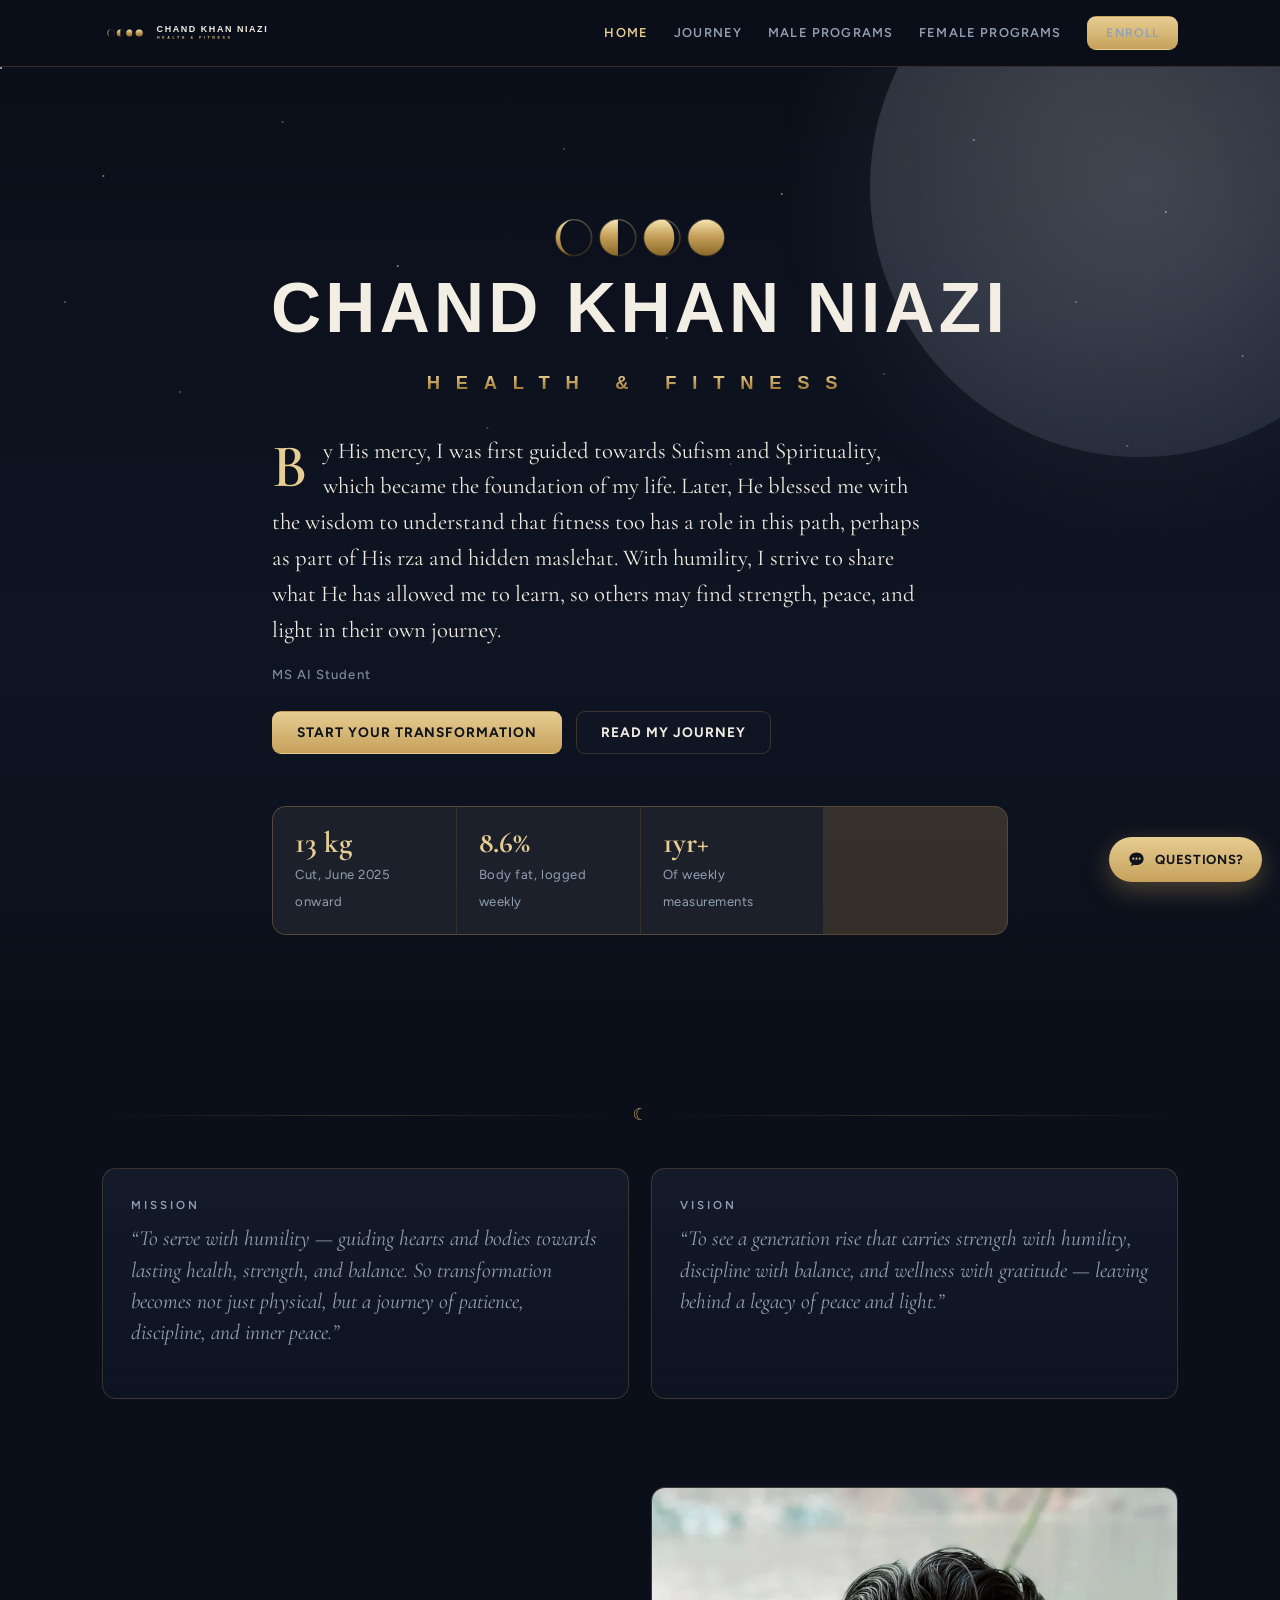
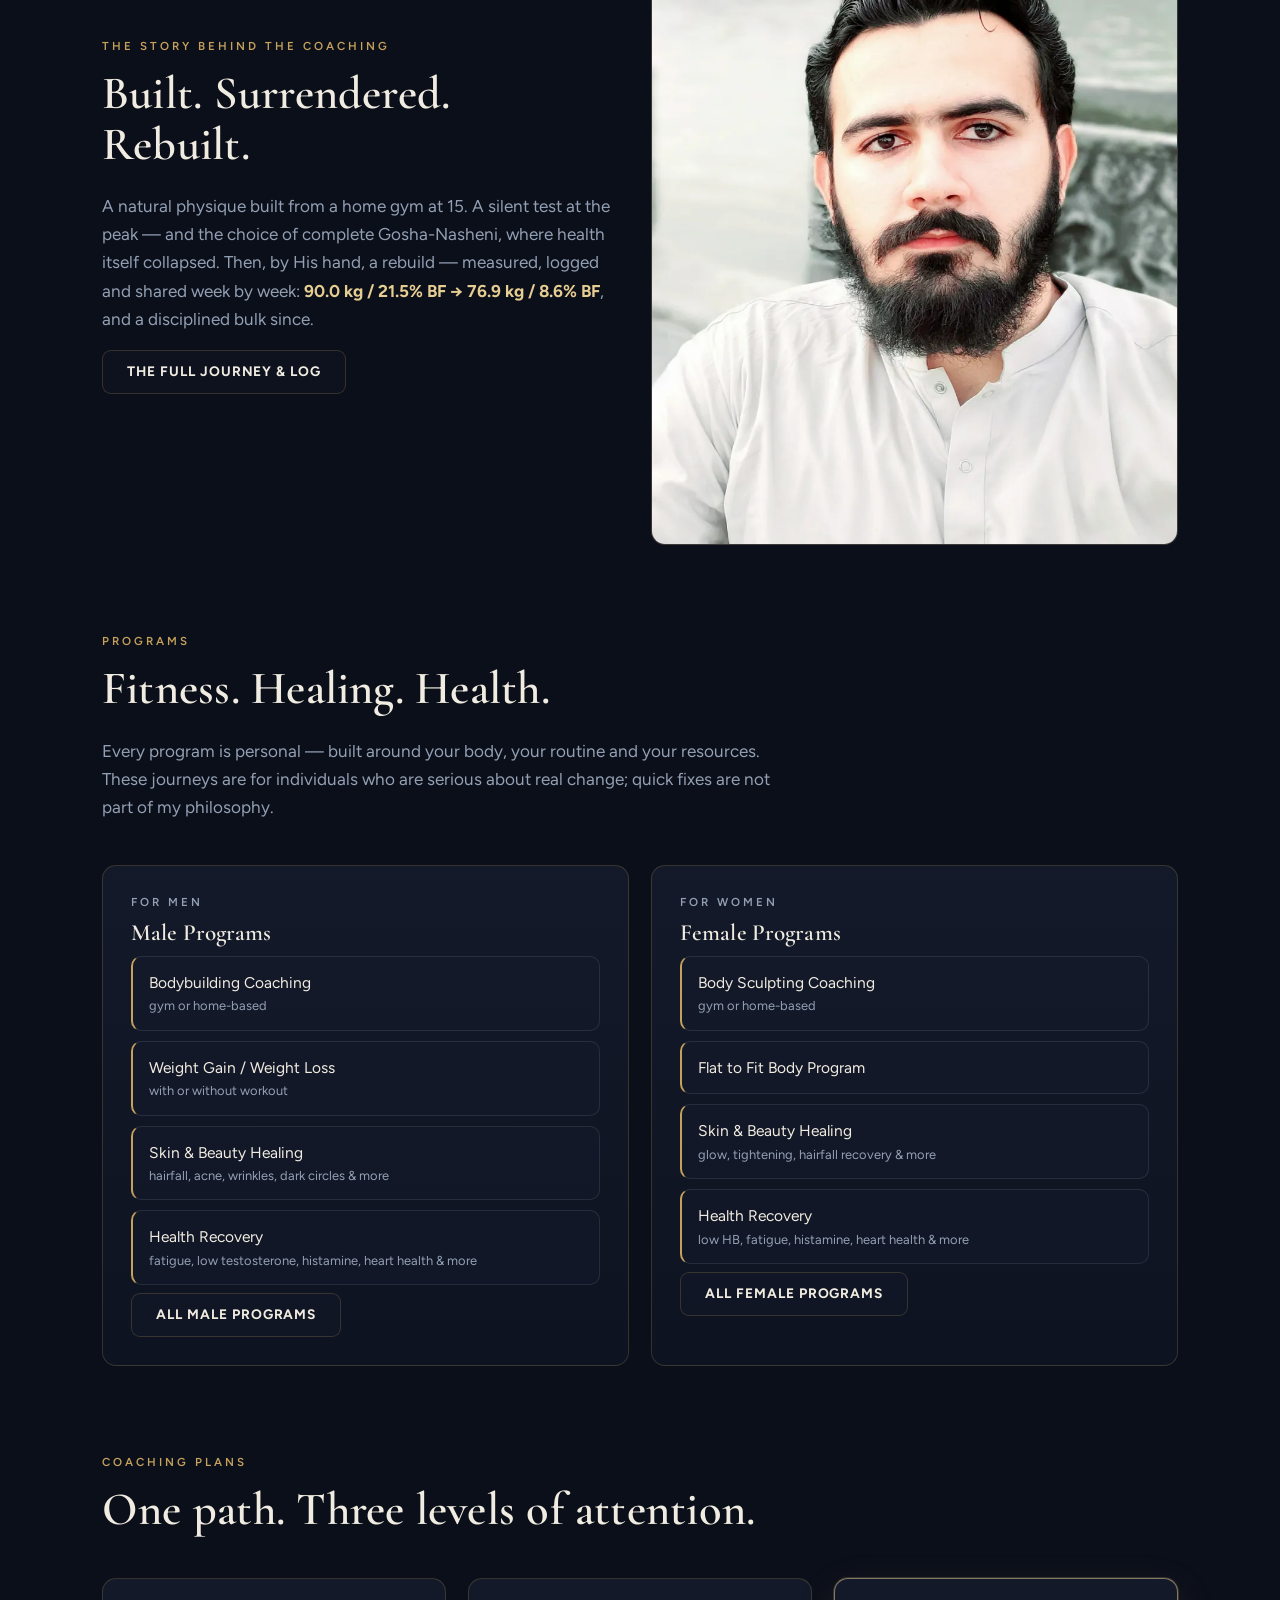
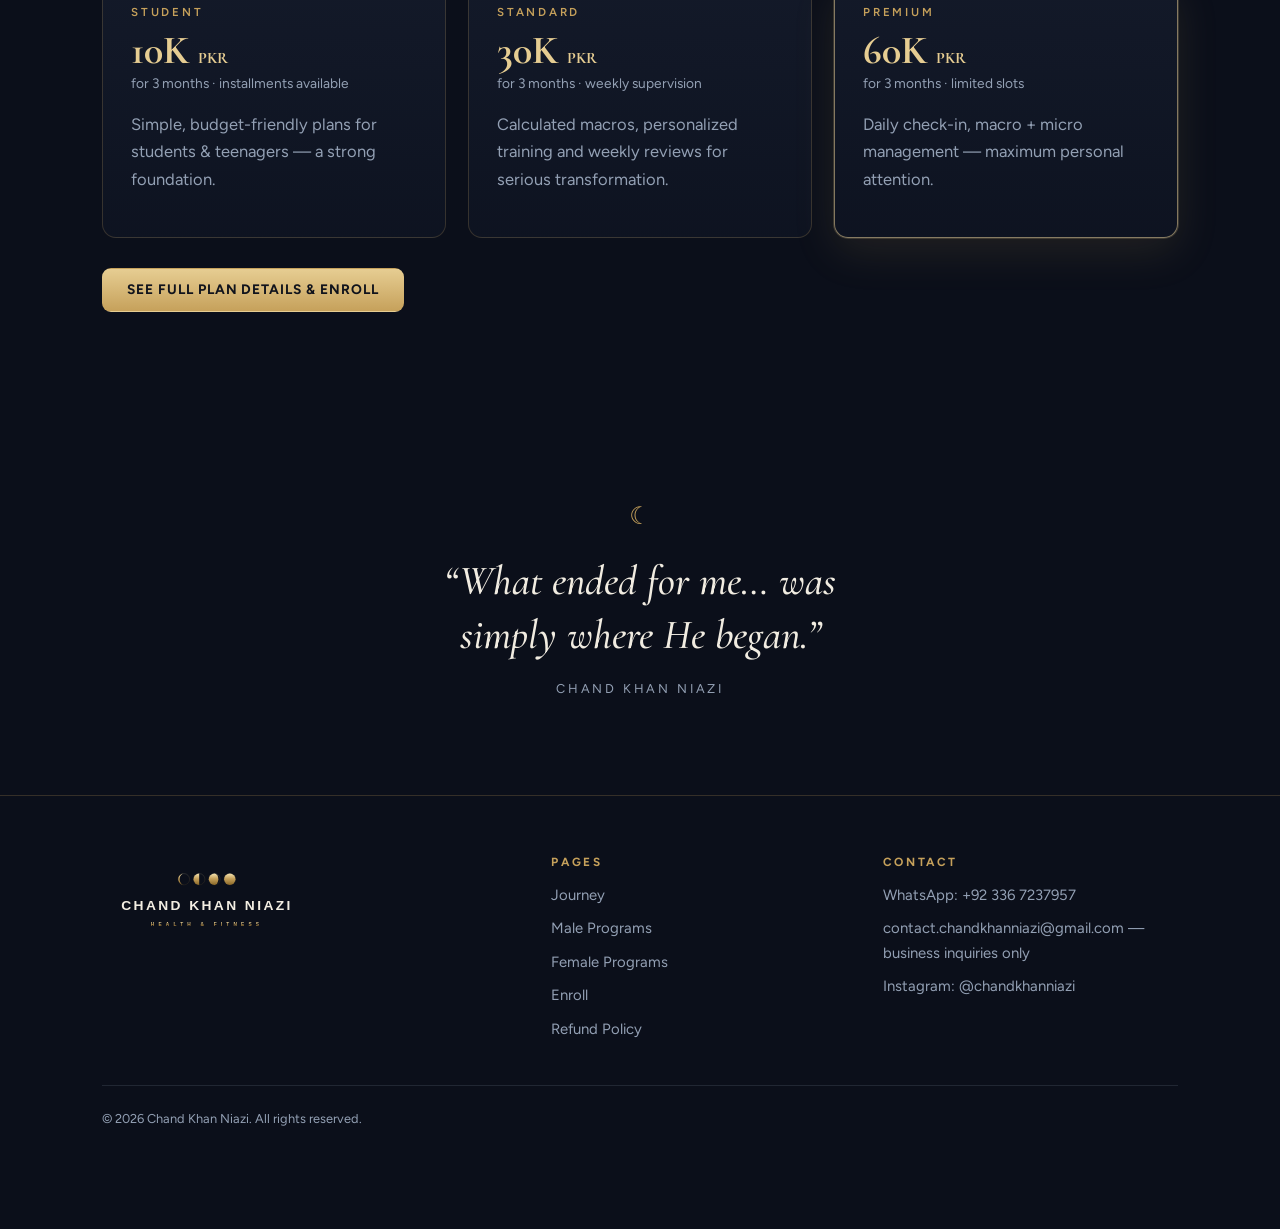
==== index.html @ 98bbfd26 "Add files via upload" ====
<!DOCTYPE html>
<html lang="en">
<head>
  <meta charset="UTF-8">
  <meta name="viewport" content="width=device-width, initial-scale=1.0">
  <meta name="theme-color" content="#0B0F1A">
  <title>Chand Khan Niazi — Health &amp; Fitness Coach</title>
  <meta name="description" content="Health &amp; fitness coaching by Chand Khan Niazi — bodybuilding, weight gain/loss, skin, hair and health recovery.">
  <meta property="og:title" content="Chand Khan Niazi — Health &amp; Fitness Coach">
  <meta property="og:description" content="Strength with humility. Discipline with balance.">
  <meta property="og:type" content="website">
  <link rel="icon" type="image/svg+xml" href="favicon.svg">
  <link rel="apple-touch-icon" href="logo-icon.svg">
  <link rel="preconnect" href="https://fonts.googleapis.com">
  <link rel="preconnect" href="https://fonts.gstatic.com" crossorigin>
  <link href="https://fonts.googleapis.com/css2?family=Cormorant+Garamond:ital,wght@0,500;0,600;0,700;1,500;1,600&family=Figtree:wght@400;500;600;700&display=swap" rel="stylesheet">
  <link rel="stylesheet" href="style.css">
</head>
<body>

<!-- ================= HEADER ================= -->
<header class="site-head">
  <div class="wrap head-in">
    <a class="brand" href="index.html" aria-label="Chand Khan Niazi — Health &amp; Fitness"><img src="logo-horizontal.svg" alt="Chand Khan Niazi — Health &amp; Fitness" class="brand-logo"></a>
    <button class="menu-btn" aria-label="Open menu" aria-expanded="false">☰</button>
    <nav class="nav" aria-label="Main">
      <a href="index.html" aria-current="page">Home</a>
      <a href="journey.html">Journey</a>
      <a href="programs-male.html">Male Programs</a>
      <a href="programs-female.html">Female Programs</a>
      <a href="enroll.html" class="btn btn-solid">Enroll</a>
    </nav>
  </div>
</header>

<main>

<!-- ================= HERO ================= -->
<section class="hero">
  <div class="stars" aria-hidden="true"></div>
  <div class="moonwrap" aria-hidden="true"><div class="moon"></div></div>
  <div class="wrap hero-in">
    <img class="hero-logo" src="logo-hero.svg" alt="Chand Khan Niazi — Health &amp; Fitness" width="700" height="206">
    <h1 class="sr-only">Chand Khan Niazi — Health &amp; Fitness Coaching</h1>
    <p class="bio">By His mercy, I was first guided towards Sufism and Spirituality, which became the foundation of my life. Later, He blessed me with the wisdom to understand that fitness too has a role in this path, perhaps as part of His rza and hidden maslehat. With humility, I strive to share what He has allowed me to learn, so others may find strength, peace, and light in their own journey.</p>
    <p class="cred">MS AI Student</p>
    <div class="hero-cta">
      <a class="btn btn-solid" href="enroll.html">Start Your Transformation</a>
      <a class="btn btn-ghost" href="journey.html">Read My Journey</a>
    </div>
    <div class="statgrid">
      <div class="stat"><b>13&nbsp;kg</b><span>Cut, June 2025 onward</span></div>
      <div class="stat"><b>8.6%</b><span>Body fat, logged weekly</span></div>
      <div class="stat"><b>1yr+</b><span>Of weekly measurements</span></div>
    </div>
  </div>
</section>

<!-- ================= MISSION / VISION ================= -->
<section class="sec">
  <div class="wrap">
    <div class="moonline rv"><span>☾</span></div>
    <div class="grid-2">
      <div class="card rv">
        <p class="eyebrow">Mission</p>
        <p style="font-family:var(--disp); font-size:1.35rem; font-style:italic; line-height:1.45;">“To serve with humility — guiding hearts and bodies towards lasting health, strength, and balance. So transformation becomes not just physical, but a journey of patience, discipline, and inner peace.”</p>
      </div>
      <div class="card rv">
        <p class="eyebrow">Vision</p>
        <p style="font-family:var(--disp); font-size:1.35rem; font-style:italic; line-height:1.45;">“To see a generation rise that carries strength with humility, discipline with balance, and wellness with gratitude — leaving behind a legacy of peace and light.”</p>
      </div>
    </div>
  </div>
</section>

<!-- ================= JOURNEY TEASER ================= -->
<section class="sec">
  <div class="wrap">
    <div class="grid-2" style="align-items:center;">
      <div class="rv">
        <p class="eyebrow">The Story Behind the Coaching</p>
        <h2>Built. Surrendered.<br>Rebuilt.</h2>
        <p class="lede">A natural physique built from a home gym at 15. A silent test at the peak — and the choice of complete Gosha-Nasheni, where health itself collapsed. Then, by His hand, a rebuild — measured, logged and shared week by week: <strong class="gold">90.0&nbsp;kg / 21.5% BF → 76.9&nbsp;kg / 8.6% BF</strong>, and a disciplined bulk since.</p>
        <a class="btn btn-ghost" href="journey.html">The Full Journey &amp; Log</a>
      </div>
<figure class="photo rv">
        <picture>
          <source srcset="portrait-main.webp" type="image/webp">
          <img src="portrait-main.jpg" alt="Chand Khan" width="880" height="1100" loading="lazy" decoding="async">
        </picture>
      </figure>
    </div>
  </div>
</section>

<!-- ================= PROGRAMS ================= -->
<section class="sec">
  <div class="wrap">
    <div class="sec-head rv">
      <p class="eyebrow">Programs</p>
      <h2>Fitness. Healing. Health.</h2>
      <p class="lede">Every program is personal — built around your body, your routine and your resources. These journeys are for individuals who are serious about real change; quick fixes are not part of my philosophy.</p>
    </div>
    <div class="grid-2">
      <div class="card rv">
        <p class="eyebrow">For Men</p>
        <h3>Male Programs</h3>
        <ul class="plist">
          <li>Bodybuilding Coaching <small>gym or home-based</small></li>
          <li>Weight Gain / Weight Loss <small>with or without workout</small></li>
          <li>Skin &amp; Beauty Healing <small>hairfall, acne, wrinkles, dark circles &amp; more</small></li>
          <li>Health Recovery <small>fatigue, low testosterone, histamine, heart health &amp; more</small></li>
        </ul>
        <a class="btn btn-ghost" href="programs-male.html">All Male Programs</a>
      </div>
      <div class="card rv">
        <p class="eyebrow">For Women</p>
        <h3>Female Programs</h3>
        <ul class="plist">
          <li>Body Sculpting Coaching <small>gym or home-based</small></li>
          <li>Flat to Fit Body Program</li>
          <li>Skin &amp; Beauty Healing <small>glow, tightening, hairfall recovery &amp; more</small></li>
          <li>Health Recovery <small>low HB, fatigue, histamine, heart health &amp; more</small></li>
        </ul>
        <a class="btn btn-ghost" href="programs-female.html">All Female Programs</a>
      </div>
    </div>
  </div>
</section>

<!-- ================= PLANS STRIP ================= -->
<section class="sec">
  <div class="wrap">
    <div class="sec-head rv">
      <p class="eyebrow">Coaching Plans</p>
      <h2>One path. Three levels of attention.</h2>
    </div>
    <div class="plans">
      <div class="card plan rv">
        <p class="tier">Student</p>
        <p class="price">10K <small style="font-size:1rem;">PKR</small></p>
        <p class="per">for 3 months · installments available</p>
        <p>Simple, budget-friendly plans for students &amp; teenagers — a strong foundation.</p>
      </div>
      <div class="card plan rv">
        <p class="tier">Standard</p>
        <p class="price">30K <small style="font-size:1rem;">PKR</small></p>
        <p class="per">for 3 months · weekly supervision</p>
        <p>Calculated macros, personalized training and weekly reviews for serious transformation.</p>
      </div>
      <div class="card plan premium rv">
        <p class="tier">Premium</p>
        <p class="price">60K <small style="font-size:1rem;">PKR</small></p>
        <p class="per">for 3 months · limited slots</p>
        <p>Daily check-in, macro + micro management — maximum personal attention.</p>
      </div>
    </div>
    <div class="rv" style="margin-top:30px;">
      <a class="btn btn-solid" href="enroll.html">See Full Plan Details &amp; Enroll</a>
    </div>
  </div>
</section>

<!-- ================= KALAM ================= -->
<section class="kalam rv">
  <div class="wrap">
    <span class="cres">☾</span>
    <blockquote>“What ended for me… was simply where He began.”</blockquote>
    <cite>Chand Khan Niazi</cite>
  </div>
</section>

</main>

<!-- ================= FOOTER ================= -->
<footer class="foot">
  <div class="wrap">
    <div class="foot-grid">
      <div>
        <img src="logo-stacked.svg" alt="Chand Khan Niazi — Health &amp; Fitness" class="foot-logo">
      </div>
      <div>
        <h4>Pages</h4>
        <ul>
          <li><a href="journey.html">Journey</a></li>
          <li><a href="programs-male.html">Male Programs</a></li>
          <li><a href="programs-female.html">Female Programs</a></li>
          <li><a href="enroll.html">Enroll</a></li>
          <li><a href="refund-policy.html">Refund Policy</a></li>
        </ul>
      </div>
      <div>
        <h4>Contact</h4>
        <ul>
          <li><a href="https://wa.me/923367237957" target="_blank" rel="noopener">WhatsApp: +92 336 7237957</a></li>
          <li><a href="mailto:contact.chandkhanniazi@gmail.com">contact.chandkhanniazi@gmail.com</a> — business inquiries only</li>
          <li><a href="https://www.instagram.com/chandkhanniazi/" target="_blank" rel="noopener">Instagram: @chandkhanniazi</a></li>
        </ul>
      </div>
    </div>
    <div class="copyline">
      <span>© <span id="year"></span> Chand Khan Niazi. All rights reserved.</span>
    </div>
  </div>
</footer>

<script src="main.js"></script>
<script src="faqbot.js"></script>
</body>
</html>
---- style.css ----
/* ==========================================================
   CHAND KHAN NIAZI — Midnight & Moonlight design system
   Pages: home / journey / programs / enroll / refund
   ========================================================== */

/* ---------- Tokens ---------- */
:root{
  --night:   #0B0F1A;   /* page background — night sky        */
  --night-2: #0E1422;   /* deep panel                          */
  --panel:   #141B2B;   /* raised surface                      */
  --line:    rgba(198,161,91,.22);   /* brass hairline         */
  --line-2:  rgba(147,160,180,.16);  /* slate hairline         */
  --brass:   #C6A15B;   /* primary accent                      */
  --brass-2: #E6CD92;   /* accent light / hover                */
  --ivory:   #F1ECE1;   /* primary text                        */
  --slate:   #93A0B4;   /* secondary text                      */
  --moon:    #D7DEE9;   /* moonlight silver                    */
  --radius:  14px;
  --disp: 'Cormorant Garamond', Georgia, serif;
  --body: 'Figtree', 'Segoe UI', system-ui, sans-serif;
}

/* ---------- Reset ---------- */
*,*::before,*::after{ box-sizing:border-box; }
html{ scroll-behavior:smooth; }
body{
  margin:0; background:var(--night); color:var(--ivory);
  font-family:var(--body); font-size:16.5px; line-height:1.65;
  -webkit-font-smoothing:antialiased; text-rendering:optimizeLegibility;
}
img,svg{ max-width:100%; display:block; }
a{ color:var(--brass-2); text-decoration:none; }
a:hover{ color:var(--ivory); }
::selection{ background:var(--brass); color:var(--night); }
:focus-visible{ outline:2px solid var(--brass-2); outline-offset:3px; border-radius:4px; }

/* ---------- Type ---------- */
h1,h2,h3,h4{ font-family:var(--disp); font-weight:600; line-height:1.08; margin:0 0 .5em; letter-spacing:.005em; }
h1{ font-size:clamp(2.7rem, 7vw, 4.7rem); }
h2{ font-size:clamp(1.9rem, 4.5vw, 2.9rem); }
h3{ font-size:1.45rem; }
p{ margin:0 0 1em; }
.eyebrow{
  font:600 .72rem/1.4 var(--body); letter-spacing:.26em; text-transform:uppercase;
  color:var(--brass); margin:0 0 14px;
}
.lede{ color:var(--slate); font-size:1.07rem; max-width:62ch; }
.gold{ color:var(--brass-2); }

/* ---------- Layout ---------- */
.wrap{ max-width:1120px; margin:0 auto; padding:0 22px; }
.sec{ padding:88px 0; position:relative; }
.sec + .sec{ padding-top:0; }
.sec-head{ margin-bottom:44px; max-width:720px; }
.grid-2{ display:grid; grid-template-columns:1fr 1fr; gap:22px; }
.grid-3{ display:grid; grid-template-columns:repeat(3,1fr); gap:22px; }

/* crescent divider */
.moonline{ display:flex; align-items:center; gap:16px; color:var(--brass); margin:0 0 44px; }
.moonline::before,.moonline::after{ content:""; height:1px; flex:1;
  background:linear-gradient(90deg, transparent, var(--line), transparent); }
.moonline span{ font-size:1.05rem; line-height:1; transform:translateY(-1px); }

/* ---------- Header ---------- */
.site-head{
  position:sticky; top:0; z-index:80;
  background:rgba(11,15,26,.86); backdrop-filter:blur(12px);
  border-bottom:1px solid var(--line);
}
.head-in{ display:flex; align-items:center; justify-content:space-between; height:66px; }
.brand{ display:flex; align-items:center; line-height:0; }
.brand-logo{ height:38px; width:auto; }
@media (max-width:420px){ .brand-logo{ height:31px; } }
.nav{ display:flex; align-items:center; gap:26px; }
.nav a{
  color:var(--slate); font-size:.8rem; font-weight:600; letter-spacing:.09em;
  text-transform:uppercase; padding:6px 0;
}
.nav a:hover{ color:var(--ivory); }
.nav a[aria-current="page"]{ color:var(--brass-2); }
.nav .btn{ padding:10px 18px; font-size:.76rem; }
.menu-btn{
  display:none; background:none; border:1px solid var(--line); border-radius:9px;
  color:var(--ivory); width:42px; height:38px; cursor:pointer; font-size:1.05rem; line-height:1;
}

/* ---------- Buttons ---------- */
.btn{
  display:inline-flex; align-items:center; justify-content:center; gap:9px;
  padding:14px 24px; border-radius:9px; border:1px solid transparent;
  font:700 .86rem/1 var(--body); letter-spacing:.07em; text-transform:uppercase;
  cursor:pointer; transition:transform .18s ease, box-shadow .18s ease, border-color .18s ease;
}
.btn-solid{
  background:linear-gradient(180deg, var(--brass-2), var(--brass));
  color:#10131C;
}
.btn-solid:hover{ transform:translateY(-1px); box-shadow:0 8px 26px rgba(198,161,91,.28); color:#10131C; }
.btn-ghost{ border-color:var(--line); color:var(--ivory); background:rgba(20,27,43,.35); }
.btn-ghost:hover{ border-color:var(--brass); color:var(--brass-2); }

/* ---------- Hero (night sky) ---------- */
.hero{ position:relative; overflow:hidden; padding:118px 0 84px;
  background:linear-gradient(180deg, #0B0F1A 0%, #0E1422 62%, #0B0F1A 100%); }
.hero-in{ position:relative; z-index:3; max-width:780px; }
.hero .lede{ margin:18px 0 30px; }
.hero-cta{ display:flex; gap:14px; flex-wrap:wrap; margin-bottom:52px; }

.moonwrap{ position:absolute; top:-150px; right:-130px; width:540px; height:540px;
  pointer-events:none; z-index:1; animation:moonrise 1.8s ease-out both; }
.moonwrap::before{ content:""; position:absolute; inset:-150px; border-radius:50%;
  background:radial-gradient(circle, rgba(215,222,233,.13), transparent 62%); }
.moon{ width:100%; height:100%; border-radius:50%; opacity:.15;
  background:radial-gradient(circle at 36% 32%, #EFF3F9, #C9D3E3 46%, #93A1BA 74%, #66748E 100%); }
@keyframes moonrise{ from{ opacity:0; transform:translateY(44px); } to{ opacity:1; transform:none; } }

.stars{ position:absolute; inset:0; z-index:2; pointer-events:none; }
.stars::before{
  content:""; position:absolute; width:2px; height:2px; border-radius:50%;
  background:rgba(215,222,233,.85);
  box-shadow:
    8vw 12vh 0 rgba(215,222,233,.55),  22vw 6vh  0 rgba(215,222,233,.35),
    31vw 22vh 0 rgba(215,222,233,.6),  44vw 9vh  0 rgba(215,222,233,.3),
    52vw 30vh 0 rgba(215,222,233,.45), 61vw 14vh 0 rgba(215,222,233,.55),
    69vw 34vh 0 rgba(215,222,233,.3),  76vw 8vh  0 rgba(215,222,233,.5),
    84vw 26vh 0 rgba(215,222,233,.4),  91vw 16vh 0 rgba(215,222,233,.6),
    14vw 36vh 0 rgba(215,222,233,.35), 38vw 40vh 0 rgba(215,222,233,.3),
    88vw 42vh 0 rgba(215,222,233,.35), 5vw  26vh 0 rgba(215,222,233,.4),
    57vw 44vh 0 rgba(215,222,233,.25), 97vw 32vh 0 rgba(215,222,233,.45);
}

/* ---------- Stat strip ---------- */
.statgrid{
  display:grid; grid-template-columns:repeat(4,1fr); gap:1px;
  background:var(--line); border:1px solid var(--line);
  border-radius:var(--radius); overflow:hidden;
}
.stat{ background:rgba(20,27,43,.72); padding:20px 22px; }
.stat b{ display:block; font-family:var(--disp); font-weight:700; font-size:1.85rem;
  color:var(--brass-2); line-height:1.1; }
.stat span{ color:var(--slate); font-size:.82rem; letter-spacing:.04em; }

/* ---------- Cards ---------- */
.card{
  background:linear-gradient(180deg, rgba(20,27,43,.9), rgba(14,20,34,.9));
  border:1px solid var(--line); border-radius:var(--radius); padding:28px;
}
.card h3{ margin-bottom:10px; }
.card .eyebrow{ margin-bottom:10px; }
.card p{ color:var(--slate); }
.card .btn{ margin-top:8px; }

/* program list items */
.plist{ list-style:none; margin:0; padding:0; display:grid; gap:10px; }
.plist li{
  padding:13px 16px; border:1px solid var(--line-2); border-left:2px solid var(--brass);
  border-radius:10px; background:rgba(20,27,43,.5); font-size:.97rem;
}
.plist li small{ display:block; color:var(--slate); }

/* ---------- Plans ---------- */
.plans{ display:grid; grid-template-columns:repeat(3,1fr); gap:22px; align-items:start; }
.plan{ position:relative; }
.plan .tier{ font:600 .72rem/1 var(--body); letter-spacing:.24em; text-transform:uppercase; color:var(--brass); }
.plan .price{ font-family:var(--disp); font-weight:700; font-size:2.5rem; color:var(--brass-2);
  margin:10px 0 2px; line-height:1; }
.plan .per{ color:var(--slate); font-size:.86rem; margin-bottom:16px; }
.plan ul{ list-style:none; margin:0 0 18px; padding:0; display:grid; gap:9px; }
.plan ul li{ color:var(--ivory); font-size:.94rem; padding-left:22px; position:relative; }
.plan ul li::before{ content:"☾"; position:absolute; left:0; top:0; color:var(--brass); font-size:.8rem; }
.plan.premium{ border-color:rgba(230,205,146,.55);
  box-shadow:0 0 0 1px rgba(230,205,146,.18), 0 14px 44px rgba(198,161,91,.12); }

/* ---------- Kalam (quote band) ---------- */
.kalam{ text-align:center; padding:96px 0; }
.kalam .cres{ color:var(--brass); font-size:1.5rem; display:block; margin-bottom:18px; }
.kalam blockquote{
  margin:0 auto; max-width:22ch; font-family:var(--disp); font-style:italic; font-weight:500;
  font-size:clamp(1.7rem, 4.4vw, 2.6rem); line-height:1.3; color:var(--ivory);
}
.kalam cite{ display:block; margin-top:16px; font-family:var(--body); font-style:normal;
  font-size:.8rem; letter-spacing:.22em; text-transform:uppercase; color:var(--slate); }

/* ---------- Timeline (journey) ---------- */
.tl{ position:relative; margin:0; padding:0 0 0 30px; border-left:1px solid var(--line); list-style:none; }
.tl-item{ position:relative; padding-bottom:40px; }
.tl-item:last-child{ padding-bottom:0; }
.tl-item::before{
  content:""; position:absolute; left:-35px; top:7px; width:9px; height:9px; border-radius:50%;
  background:var(--brass); box-shadow:0 0 0 5px rgba(198,161,91,.14);
}
.tl-item .when{ font:600 .72rem/1.4 var(--body); letter-spacing:.24em; text-transform:uppercase; color:var(--brass); }
.tl-item h3{ margin:.35em 0 .3em; }
.tl-item p{ color:var(--slate); max-width:62ch; }

/* ---------- Log table ---------- */
.tscroll{ overflow-x:auto; border:1px solid var(--line); border-radius:var(--radius); }
.logtable{ width:100%; border-collapse:collapse; font-size:.9rem; min-width:560px; }
.logtable th{
  text-align:left; font:600 .7rem/1.4 var(--body); letter-spacing:.18em; text-transform:uppercase;
  color:var(--brass); padding:13px 16px; border-bottom:1px solid var(--line);
  background:rgba(20,27,43,.8); position:sticky; top:0;
}
.logtable td{ padding:9px 16px; border-bottom:1px solid var(--line-2); color:var(--ivory); }
.logtable td.note{ color:var(--slate); font-size:.84rem; }
.logtable tr:hover td{ background:rgba(198,161,91,.05); }

/* ---------- Chart ---------- */
.chartbox{ border:1px solid var(--line); border-radius:var(--radius);
  background:rgba(14,20,34,.75); padding:22px; }
.chartbox figcaption{ color:var(--slate); font-size:.84rem; margin-top:12px; }
.legend{ display:flex; gap:22px; flex-wrap:wrap; margin-bottom:12px; font-size:.82rem; color:var(--slate); }
.legend i{ display:inline-block; width:22px; height:2px; vertical-align:middle; margin-right:8px; }

/* ---------- Photo placeholder ---------- */
.ph{
  border:1px dashed rgba(198,161,91,.45); border-radius:var(--radius);
  aspect-ratio:4/5; display:grid; place-items:center; text-align:center;
  color:var(--slate); font-size:.85rem; letter-spacing:.06em;
  background:
    repeating-linear-gradient(45deg, rgba(20,27,43,.45) 0 14px, rgba(14,20,34,.45) 14px 28px);
}
.ph.wide{ aspect-ratio:16/9; }
.ph span{ display:block; color:var(--brass); font-size:1.3rem; margin-bottom:6px; }

/* ---------- Note / policy blocks ---------- */
.notebox{ border:1px solid var(--line); border-radius:var(--radius);
  background:rgba(20,27,43,.55); padding:24px 26px; }
.notebox ul{ margin:0; padding-left:20px; color:var(--slate); display:grid; gap:8px; }
.notebox strong{ color:var(--ivory); }

/* ---------- Contact rows ---------- */
.crow{ display:flex; align-items:center; gap:12px; padding:12px 0; border-bottom:1px solid var(--line-2); }
.crow:last-child{ border-bottom:none; }
.crow .k{ min-width:110px; color:var(--slate); font-size:.8rem; letter-spacing:.14em; text-transform:uppercase; }

/* ---------- Footer ---------- */
.foot{ border-top:1px solid var(--line); padding:60px 0 100px; color:var(--slate); font-size:.93rem; }
.foot-grid{ display:grid; grid-template-columns:1.4fr 1fr 1fr; gap:36px; }
.foot h4{ font-family:var(--body); font-weight:700; font-size:.74rem; letter-spacing:.22em;
  text-transform:uppercase; color:var(--brass); margin:0 0 14px; }
.foot ul{ list-style:none; margin:0; padding:0; display:grid; gap:9px; }
.foot a{ color:var(--slate); }
.foot a:hover{ color:var(--brass-2); }
.foot-logo{ width:210px; max-width:100%; height:auto; margin:0 0 16px; }
.copyline{ margin-top:44px; padding-top:22px; border-top:1px solid var(--line-2);
  font-size:.8rem; display:flex; justify-content:space-between; gap:14px; flex-wrap:wrap; }

/* ---------- Reveal on scroll ---------- */
.rv{ opacity:0; transform:translateY(20px); transition:opacity .7s ease, transform .7s ease; }
.rv.in{ opacity:1; transform:none; }

/* ---------- Reduced motion ---------- */
@media (prefers-reduced-motion: reduce){
  html{ scroll-behavior:auto; }
  .rv{ opacity:1; transform:none; transition:none; }
  .moonwrap{ animation:none; }
  .btn{ transition:none; }
}

/* ---------- Interior pages ---------- */
.pagehead{ padding:92px 0 14px; }
.plist.cols{ grid-template-columns:1fr 1fr; }

/* ---------- Responsive ---------- */
@media (max-width: 980px){
  .grid-3, .plans{ grid-template-columns:1fr 1fr; }
}
@media (max-width: 860px){
  .nav{
    display:none; position:absolute; top:66px; left:0; right:0;
    flex-direction:column; align-items:stretch; gap:0;
    background:rgba(11,15,26,.98); border-bottom:1px solid var(--line);
    padding:10px 22px 22px;
  }
  .nav.open{ display:flex; }
  .nav a{ padding:13px 4px; border-bottom:1px solid var(--line-2); }
  .nav a:last-of-type{ border-bottom:none; }
  .nav .btn{ margin-top:14px; }
  .menu-btn{ display:block; }
  .statgrid{ grid-template-columns:1fr 1fr; }
  .grid-2, .grid-3, .plans, .foot-grid, .plist.cols{ grid-template-columns:1fr; }
  .moonwrap{ top:-190px; right:-210px; }
  .sec{ padding:66px 0; }
  .hero{ padding:84px 0 62px; }
}

/* ---------- FAQ accordion ---------- */
.faq{ display:grid; gap:12px; max-width:820px; }
.faq details{ border:1px solid var(--line-2); border-radius:12px; background:rgba(20,27,43,.5); }
.faq summary{ cursor:pointer; list-style:none; padding:16px 18px; font-weight:600; color:var(--ivory);
  display:flex; justify-content:space-between; align-items:center; gap:12px; }
.faq summary::-webkit-details-marker{ display:none; }
.faq summary::after{ content:"+"; color:var(--brass); font-weight:700; font-size:1.1rem; }
.faq details[open] summary::after{ content:"–"; }
.faq .a{ padding:0 18px 16px; color:var(--slate); }

/* ---------- FAQ bot ---------- */
.fb-btn{ position:fixed; right:18px; bottom:18px; z-index:90;
  display:flex; align-items:center; gap:9px; padding:13px 18px; border-radius:999px;
  border:none; cursor:pointer; color:#10131C;
  font:700 .82rem/1 var(--body); letter-spacing:.05em; text-transform:uppercase;
  background:linear-gradient(180deg,var(--brass-2),var(--brass));
  box-shadow:0 8px 26px rgba(198,161,91,.35); transition:transform .18s ease; }
.fb-btn:hover{ transform:translateY(-2px); }
.fb-btn svg{ width:19px; height:19px; fill:#10131C; }
.fb-panel{ position:fixed; right:18px; bottom:78px; z-index:95;
  width:min(360px, calc(100vw - 36px)); max-height:min(66vh, 560px);
  display:none; flex-direction:column; background:var(--night-2);
  border:1px solid var(--line); border-radius:16px; overflow:hidden;
  box-shadow:0 24px 60px rgba(0,0,0,.5); }
.fb-panel.open{ display:flex; }
.fb-head{ display:flex; align-items:center; justify-content:space-between; padding:13px 16px;
  border-bottom:1px solid var(--line); font-family:var(--disp); letter-spacing:.06em; }
.fb-head b{ color:var(--brass-2); font-weight:600; font-size:1.05rem; }
.fb-close{ background:none; border:none; color:var(--slate); font-size:1.25rem; cursor:pointer; line-height:1; }
.fb-body{ padding:14px; overflow-y:auto; display:flex; flex-direction:column; gap:10px; }
.fb-msg{ max-width:90%; padding:10px 14px; border-radius:12px; font-size:.9rem; line-height:1.55; }
.fb-msg.bot{ background:var(--panel); border:1px solid var(--line-2); color:var(--ivory); align-self:flex-start; }
.fb-msg.user{ background:rgba(198,161,91,.16); border:1px solid var(--line); color:var(--brass-2); align-self:flex-end; }
.fb-msg.bot a{ color:var(--brass-2); text-decoration:underline; }
.fb-chips{ display:flex; flex-wrap:wrap; gap:8px; }
.fb-chip{ border:1px solid var(--line); background:rgba(20,27,43,.6); color:var(--ivory);
  border-radius:999px; padding:8px 13px; font-size:.78rem; cursor:pointer; }
.fb-chip:hover{ border-color:var(--brass); color:var(--brass-2); }
.fb-note{ padding:9px 16px; border-top:1px solid var(--line-2); color:var(--slate); font-size:.72rem; }
@media (prefers-reduced-motion: reduce){ .fb-btn{ transition:none; } }

/* ---------- Photos ---------- */
.photo{ margin:0; }
.photo picture{ display:block; position:relative; }
.photo img{
  width:100%; height:auto; display:block; border-radius:var(--radius);
  border:1px solid var(--line); background:var(--panel);
}
.photo figcaption{
  margin-top:10px; color:var(--slate); font-size:.82rem; letter-spacing:.02em;
}
.grid-3 .photo img{ aspect-ratio:3/4; object-fit:cover; }

/* ---------- Hero logo ---------- */
.hero-logo{ width:min(760px, 100%); height:auto; margin:0 0 32px; }
@media (max-width:640px){ .hero-logo{ width:100%; margin-bottom:24px; } }

/* ---------- Journal bio with drop cap ---------- */
.sr-only{
  position:absolute; width:1px; height:1px; padding:0; margin:-1px;
  overflow:hidden; clip:rect(0 0 0 0); white-space:nowrap; border:0;
}
.bio{
  font-family:var(--disp); font-size:1.42rem; line-height:1.58;
  color:var(--ivory); max-width:60ch; margin:6px 0 32px;
}
.bio::first-letter{
  float:left; font-family:var(--disp); font-weight:600;
  font-size:3.8rem; line-height:.82; color:var(--brass-2);
  padding:8px 16px 0 0;
}
@media (max-width:640px){
  .bio{ font-size:1.1rem; }
  .bio::first-letter{ font-size:3.1rem; padding-right:11px; }
}

/* ---------- Credential line ---------- */
.cred{
  font:500 .82rem/1.5 var(--body); letter-spacing:.08em;
  color:var(--slate); margin:-16px 0 26px; opacity:.85;
}
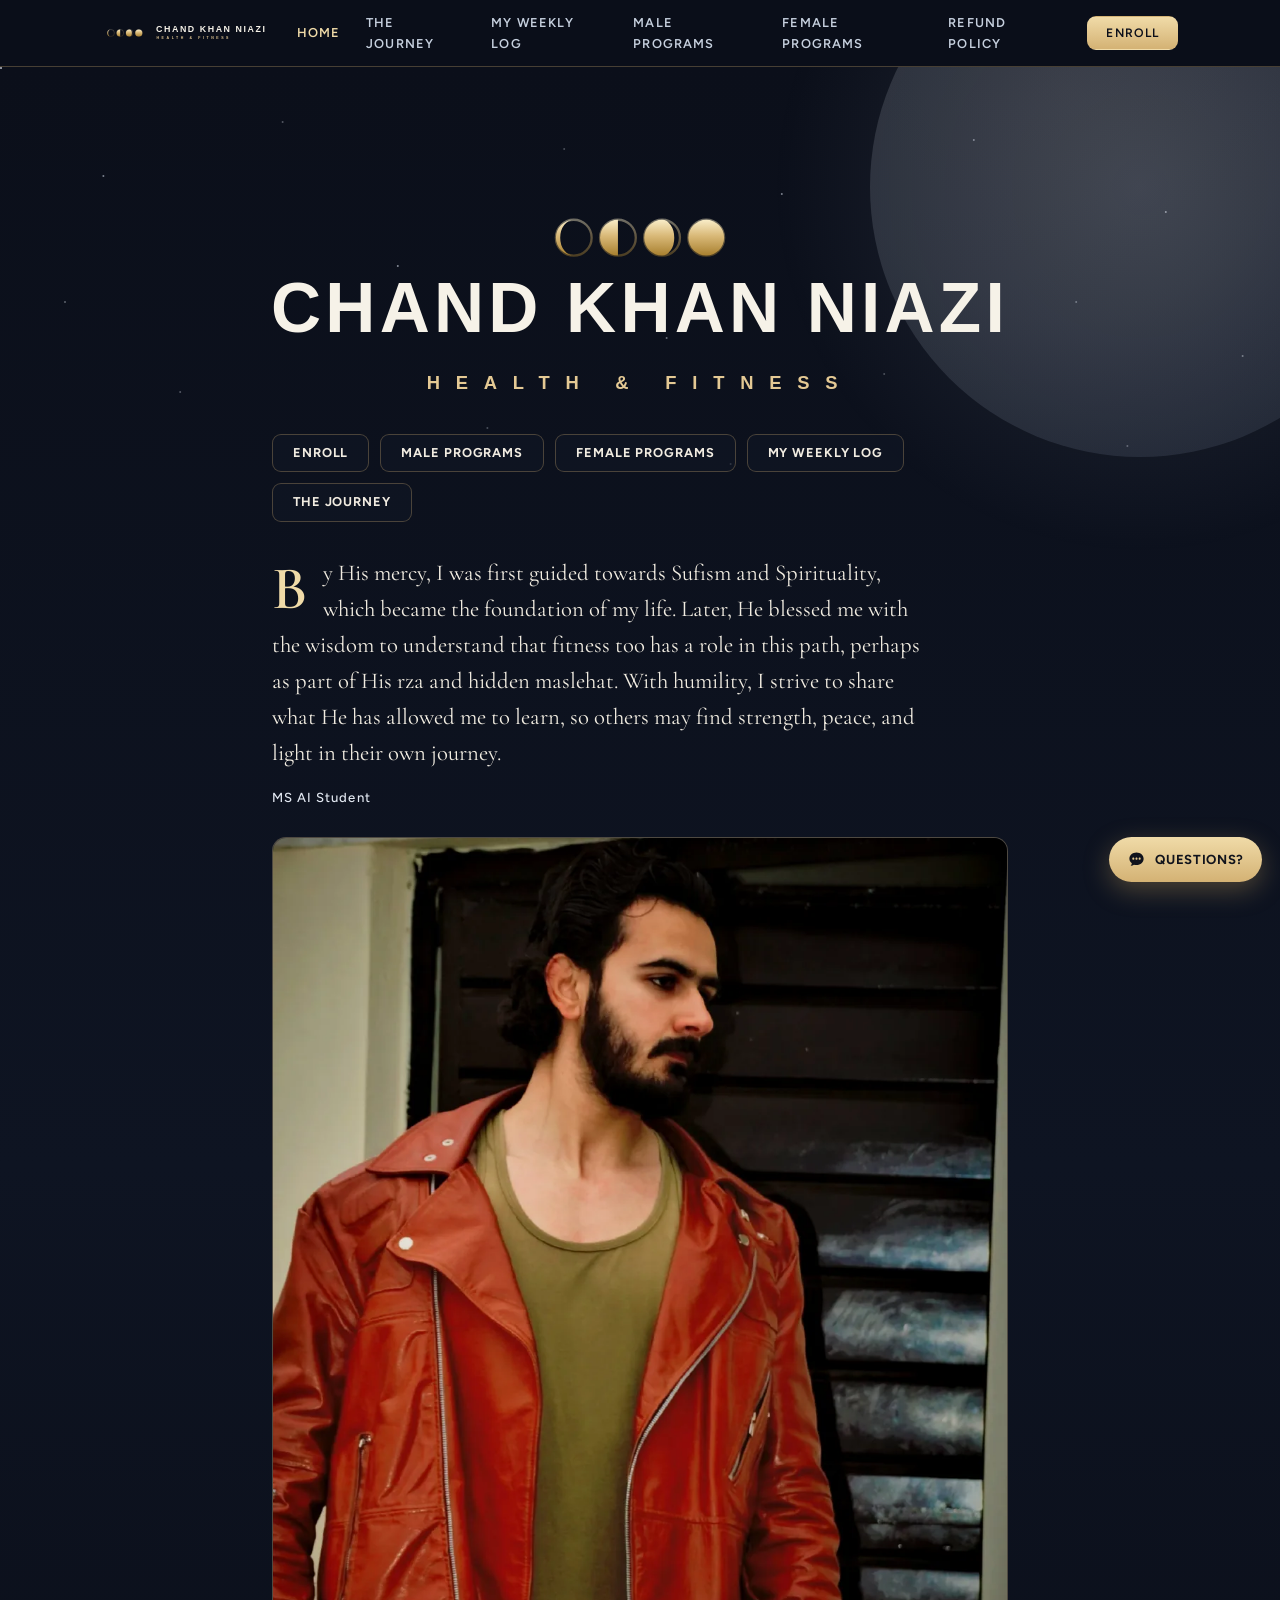
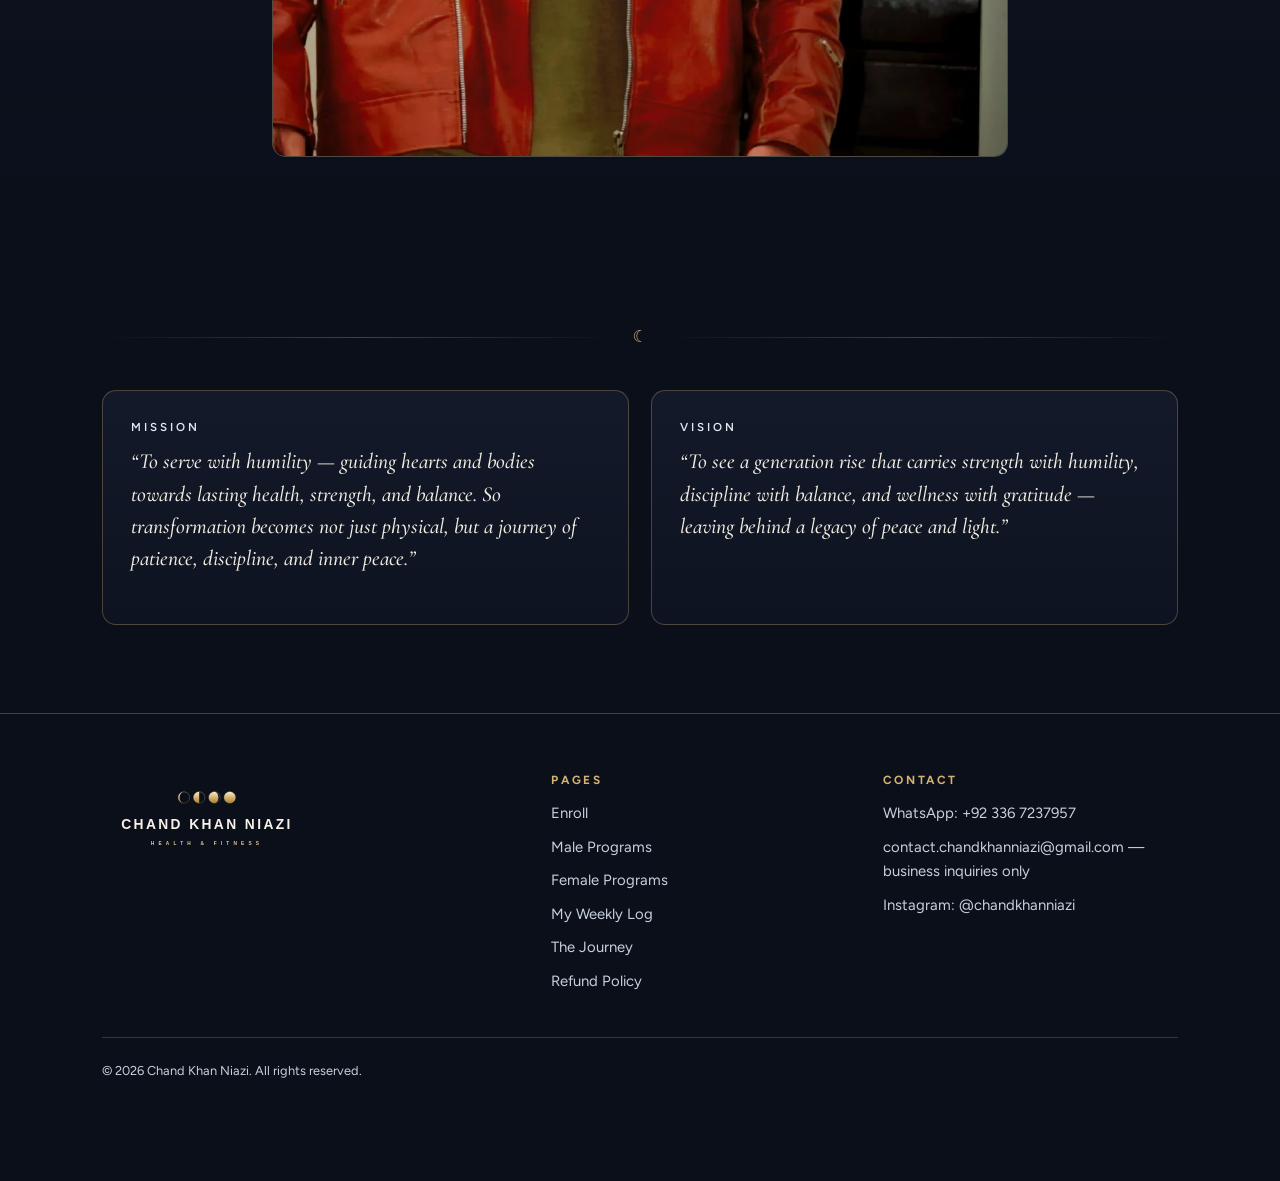
==== commit 64a6b2b6: "Add files via upload" ====
--- a/index.html
+++ b/index.html
@@ -25,9 +25,11 @@
     <button class="menu-btn" aria-label="Open menu" aria-expanded="false">☰</button>
     <nav class="nav" aria-label="Main">
       <a href="index.html" aria-current="page">Home</a>
-      <a href="journey.html">Journey</a>
+      <a href="journey.html">The Journey</a>
+      <a href="log.html">My Weekly Log</a>
       <a href="programs-male.html">Male Programs</a>
       <a href="programs-female.html">Female Programs</a>
+      <a href="refund-policy.html">Refund Policy</a>
       <a href="enroll.html" class="btn btn-solid">Enroll</a>
     </nav>
   </div>
@@ -42,17 +44,21 @@
   <div class="wrap hero-in">
     <img class="hero-logo" src="logo-hero.svg" alt="Chand Khan Niazi — Health &amp; Fitness" width="700" height="206">
     <h1 class="sr-only">Chand Khan Niazi — Health &amp; Fitness Coaching</h1>
+    <nav class="quicklinks rv" aria-label="Sections">
+      <a class="btn btn-ghost" href="enroll.html">Enroll</a>
+      <a class="btn btn-ghost" href="programs-male.html">Male Programs</a>
+      <a class="btn btn-ghost" href="programs-female.html">Female Programs</a>
+      <a class="btn btn-ghost" href="log.html">My Weekly Log</a>
+      <a class="btn btn-ghost" href="journey.html">The Journey</a>
+    </nav>
     <p class="bio">By His mercy, I was first guided towards Sufism and Spirituality, which became the foundation of my life. Later, He blessed me with the wisdom to understand that fitness too has a role in this path, perhaps as part of His rza and hidden maslehat. With humility, I strive to share what He has allowed me to learn, so others may find strength, peace, and light in their own journey.</p>
     <p class="cred">MS AI Student</p>
-    <div class="hero-cta">
-      <a class="btn btn-solid" href="enroll.html">Start Your Transformation</a>
-      <a class="btn btn-ghost" href="journey.html">Read My Journey</a>
-    </div>
-    <div class="statgrid">
-      <div class="stat"><b>13&nbsp;kg</b><span>Cut, June 2025 onward</span></div>
-      <div class="stat"><b>8.6%</b><span>Body fat, logged weekly</span></div>
-      <div class="stat"><b>1yr+</b><span>Of weekly measurements</span></div>
-    </div>
+    <figure class="photo ph-hero-photo rv">
+      <picture>
+        <source srcset="hero-photo.webp" type="image/webp">
+        <img src="hero-photo.jpg" alt="Chand Khan Niazi" width="960" height="1200" loading="eager" decoding="async">
+      </picture>
+    </figure>
   </div>
 </section>
 
@@ -63,110 +69,13 @@
     <div class="grid-2">
       <div class="card rv">
         <p class="eyebrow">Mission</p>
-        <p style="font-family:var(--disp); font-size:1.35rem; font-style:italic; line-height:1.45;">“To serve with humility — guiding hearts and bodies towards lasting health, strength, and balance. So transformation becomes not just physical, but a journey of patience, discipline, and inner peace.”</p>
+        <p class="quote">“To serve with humility — guiding hearts and bodies towards lasting health, strength, and balance. So transformation becomes not just physical, but a journey of patience, discipline, and inner peace.”</p>
       </div>
       <div class="card rv">
         <p class="eyebrow">Vision</p>
-        <p style="font-family:var(--disp); font-size:1.35rem; font-style:italic; line-height:1.45;">“To see a generation rise that carries strength with humility, discipline with balance, and wellness with gratitude — leaving behind a legacy of peace and light.”</p>
+        <p class="quote">“To see a generation rise that carries strength with humility, discipline with balance, and wellness with gratitude — leaving behind a legacy of peace and light.”</p>
       </div>
     </div>
-  </div>
-</section>
-
-<!-- ================= JOURNEY TEASER ================= -->
-<section class="sec">
-  <div class="wrap">
-    <div class="grid-2" style="align-items:center;">
-      <div class="rv">
-        <p class="eyebrow">The Story Behind the Coaching</p>
-        <h2>Built. Surrendered.<br>Rebuilt.</h2>
-        <p class="lede">A natural physique built from a home gym at 15. A silent test at the peak — and the choice of complete Gosha-Nasheni, where health itself collapsed. Then, by His hand, a rebuild — measured, logged and shared week by week: <strong class="gold">90.0&nbsp;kg / 21.5% BF → 76.9&nbsp;kg / 8.6% BF</strong>, and a disciplined bulk since.</p>
-        <a class="btn btn-ghost" href="journey.html">The Full Journey &amp; Log</a>
-      </div>
-<figure class="photo rv">
-        <picture>
-          <source srcset="portrait-main.webp" type="image/webp">
-          <img src="portrait-main.jpg" alt="Chand Khan" width="880" height="1100" loading="lazy" decoding="async">
-        </picture>
-      </figure>
-    </div>
-  </div>
-</section>
-
-<!-- ================= PROGRAMS ================= -->
-<section class="sec">
-  <div class="wrap">
-    <div class="sec-head rv">
-      <p class="eyebrow">Programs</p>
-      <h2>Fitness. Healing. Health.</h2>
-      <p class="lede">Every program is personal — built around your body, your routine and your resources. These journeys are for individuals who are serious about real change; quick fixes are not part of my philosophy.</p>
-    </div>
-    <div class="grid-2">
-      <div class="card rv">
-        <p class="eyebrow">For Men</p>
-        <h3>Male Programs</h3>
-        <ul class="plist">
-          <li>Bodybuilding Coaching <small>gym or home-based</small></li>
-          <li>Weight Gain / Weight Loss <small>with or without workout</small></li>
-          <li>Skin &amp; Beauty Healing <small>hairfall, acne, wrinkles, dark circles &amp; more</small></li>
-          <li>Health Recovery <small>fatigue, low testosterone, histamine, heart health &amp; more</small></li>
-        </ul>
-        <a class="btn btn-ghost" href="programs-male.html">All Male Programs</a>
-      </div>
-      <div class="card rv">
-        <p class="eyebrow">For Women</p>
-        <h3>Female Programs</h3>
-        <ul class="plist">
-          <li>Body Sculpting Coaching <small>gym or home-based</small></li>
-          <li>Flat to Fit Body Program</li>
-          <li>Skin &amp; Beauty Healing <small>glow, tightening, hairfall recovery &amp; more</small></li>
-          <li>Health Recovery <small>low HB, fatigue, histamine, heart health &amp; more</small></li>
-        </ul>
-        <a class="btn btn-ghost" href="programs-female.html">All Female Programs</a>
-      </div>
-    </div>
-  </div>
-</section>
-
-<!-- ================= PLANS STRIP ================= -->
-<section class="sec">
-  <div class="wrap">
-    <div class="sec-head rv">
-      <p class="eyebrow">Coaching Plans</p>
-      <h2>One path. Three levels of attention.</h2>
-    </div>
-    <div class="plans">
-      <div class="card plan rv">
-        <p class="tier">Student</p>
-        <p class="price">10K <small style="font-size:1rem;">PKR</small></p>
-        <p class="per">for 3 months · installments available</p>
-        <p>Simple, budget-friendly plans for students &amp; teenagers — a strong foundation.</p>
-      </div>
-      <div class="card plan rv">
-        <p class="tier">Standard</p>
-        <p class="price">30K <small style="font-size:1rem;">PKR</small></p>
-        <p class="per">for 3 months · weekly supervision</p>
-        <p>Calculated macros, personalized training and weekly reviews for serious transformation.</p>
-      </div>
-      <div class="card plan premium rv">
-        <p class="tier">Premium</p>
-        <p class="price">60K <small style="font-size:1rem;">PKR</small></p>
-        <p class="per">for 3 months · limited slots</p>
-        <p>Daily check-in, macro + micro management — maximum personal attention.</p>
-      </div>
-    </div>
-    <div class="rv" style="margin-top:30px;">
-      <a class="btn btn-solid" href="enroll.html">See Full Plan Details &amp; Enroll</a>
-    </div>
-  </div>
-</section>
-
-<!-- ================= KALAM ================= -->
-<section class="kalam rv">
-  <div class="wrap">
-    <span class="cres">☾</span>
-    <blockquote>“What ended for me… was simply where He began.”</blockquote>
-    <cite>Chand Khan Niazi</cite>
   </div>
 </section>
 
@@ -182,12 +91,15 @@
       <div>
         <h4>Pages</h4>
         <ul>
-          <li><a href="journey.html">Journey</a></li>
-          <li><a href="programs-male.html">Male Programs</a></li>
-          <li><a href="programs-female.html">Female Programs</a></li>
-          <li><a href="enroll.html">Enroll</a></li>
-          <li><a href="refund-policy.html">Refund Policy</a></li>
-        </ul>
+        
+        <li><a href="enroll.html">Enroll</a></li>
+        <li><a href="programs-male.html">Male Programs</a></li>
+        <li><a href="programs-female.html">Female Programs</a></li>
+        <li><a href="log.html">My Weekly Log</a></li>
+        <li><a href="journey.html">The Journey</a></li>
+        <li><a href="refund-policy.html">Refund Policy</a></li>
+      
+      </ul>
       </div>
       <div>
         <h4>Contact</h4>
--- a/style.css
+++ b/style.css
@@ -8,13 +8,13 @@
   --night:   #0B0F1A;   /* page background — night sky        */
   --night-2: #0E1422;   /* deep panel                          */
   --panel:   #141B2B;   /* raised surface                      */
-  --line:    rgba(198,161,91,.22);   /* brass hairline         */
-  --line-2:  rgba(147,160,180,.16);  /* slate hairline         */
-  --brass:   #C6A15B;   /* primary accent                      */
-  --brass-2: #E6CD92;   /* accent light / hover                */
+  --line:    rgba(212,178,116,.30);   /* brass hairline         */
+  --line-2:  rgba(180,191,208,.22);  /* slate hairline         */
+  --brass:   #D4B274;   /* primary accent                      */
+  --brass-2: #F0DBA8;   /* accent light / hover                */
   --ivory:   #F1ECE1;   /* primary text                        */
-  --slate:   #93A0B4;   /* secondary text                      */
-  --moon:    #D7DEE9;   /* moonlight silver                    */
+  --slate:   #C6D0DE;   /* secondary text                      */
+  --moon:    #E2E8F1;   /* moonlight silver                    */
   --radius:  14px;
   --disp: 'Cormorant Garamond', Georgia, serif;
   --body: 'Figtree', 'Segoe UI', system-ui, sans-serif;
@@ -44,7 +44,7 @@
   font:600 .72rem/1.4 var(--body); letter-spacing:.26em; text-transform:uppercase;
   color:var(--brass); margin:0 0 14px;
 }
-.lede{ color:var(--slate); font-size:1.07rem; max-width:62ch; }
+.lede{ color:var(--moon); font-size:1.07rem; max-width:62ch; }
 .gold{ color:var(--brass-2); }
 
 /* ---------- Layout ---------- */
@@ -95,7 +95,9 @@
   background:linear-gradient(180deg, var(--brass-2), var(--brass));
   color:#10131C;
 }
-.btn-solid:hover{ transform:translateY(-1px); box-shadow:0 8px 26px rgba(198,161,91,.28); color:#10131C; }
+.btn-solid:hover{ transform:translateY(-1px); box-shadow:0 8px 26px rgba(212,178,116,.3); color:#0B0F1A; }
+.nav a.btn-solid, .nav a.btn-solid:hover{ color:#0B0F1A; }
+.nav a.btn-ghost{ color:var(--ivory); }
 .btn-ghost{ border-color:var(--line); color:var(--ivory); background:rgba(20,27,43,.35); }
 .btn-ghost:hover{ border-color:var(--brass); color:var(--brass-2); }
 
@@ -147,7 +149,9 @@
 }
 .card h3{ margin-bottom:10px; }
 .card .eyebrow{ margin-bottom:10px; }
-.card p{ color:var(--slate); }
+.card p{ color:var(--moon); }
+.card .quote{ color:var(--ivory); font-family:var(--disp); font-style:italic;
+  font-weight:500; font-size:1.35rem; line-height:1.5; }
 .card .btn{ margin-top:8px; }
 
 /* program list items */
@@ -156,7 +160,7 @@
   padding:13px 16px; border:1px solid var(--line-2); border-left:2px solid var(--brass);
   border-radius:10px; background:rgba(20,27,43,.5); font-size:.97rem;
 }
-.plist li small{ display:block; color:var(--slate); }
+.plist li small{ display:block; color:var(--moon); }
 
 /* ---------- Plans ---------- */
 .plans{ display:grid; grid-template-columns:repeat(3,1fr); gap:22px; align-items:start; }
@@ -191,7 +195,7 @@
 }
 .tl-item .when{ font:600 .72rem/1.4 var(--body); letter-spacing:.24em; text-transform:uppercase; color:var(--brass); }
 .tl-item h3{ margin:.35em 0 .3em; }
-.tl-item p{ color:var(--slate); max-width:62ch; }
+.tl-item p{ color:var(--moon); max-width:62ch; }
 
 /* ---------- Log table ---------- */
 .tscroll{ overflow-x:auto; border:1px solid var(--line); border-radius:var(--radius); }
@@ -226,7 +230,7 @@
 /* ---------- Note / policy blocks ---------- */
 .notebox{ border:1px solid var(--line); border-radius:var(--radius);
   background:rgba(20,27,43,.55); padding:24px 26px; }
-.notebox ul{ margin:0; padding-left:20px; color:var(--slate); display:grid; gap:8px; }
+.notebox ul{ margin:0; padding-left:20px; color:var(--moon); display:grid; gap:8px; }
 .notebox strong{ color:var(--ivory); }
 
 /* ---------- Contact rows ---------- */
@@ -270,13 +274,22 @@
   .nav{
     display:none; position:absolute; top:66px; left:0; right:0;
     flex-direction:column; align-items:stretch; gap:0;
-    background:rgba(11,15,26,.98); border-bottom:1px solid var(--line);
+    background:var(--night); border-bottom:1px solid var(--line);
+    box-shadow:0 18px 40px rgba(0,0,0,.6); z-index:60;
     padding:10px 22px 22px;
   }
   .nav.open{ display:flex; }
-  .nav a{ padding:13px 4px; border-bottom:1px solid var(--line-2); }
-  .nav a:last-of-type{ border-bottom:none; }
-  .nav .btn{ margin-top:14px; }
+  .nav a:not(.btn){
+    padding:14px 18px; margin-bottom:10px; border:1px solid var(--line);
+    border-radius:9px; background:rgba(20,27,43,.5); color:var(--ivory);
+    font:700 .8rem/1 var(--body); letter-spacing:.09em; text-transform:uppercase;
+  }
+  .nav a:not(.btn)[aria-current="page"]{ border-color:var(--brass); color:var(--brass-2); }
+  .nav .btn{ margin-top:4px; width:100%; }
+  .nav a.btn-solid{
+    background:linear-gradient(180deg, var(--brass-2), var(--brass));
+    color:#0B0F1A; border-color:transparent;
+  }
   .menu-btn{ display:block; }
   .statgrid{ grid-template-columns:1fr 1fr; }
   .grid-2, .grid-3, .plans, .foot-grid, .plist.cols{ grid-template-columns:1fr; }
@@ -293,7 +306,7 @@
 .faq summary::-webkit-details-marker{ display:none; }
 .faq summary::after{ content:"+"; color:var(--brass); font-weight:700; font-size:1.1rem; }
 .faq details[open] summary::after{ content:"–"; }
-.faq .a{ padding:0 18px 16px; color:var(--slate); }
+.faq .a{ padding:0 18px 16px; color:var(--moon); }
 
 /* ---------- FAQ bot ---------- */
 .fb-btn{ position:fixed; right:18px; bottom:18px; z-index:90;
@@ -364,5 +377,33 @@
 /* ---------- Credential line ---------- */
 .cred{
   font:500 .82rem/1.5 var(--body); letter-spacing:.08em;
-  color:var(--slate); margin:-16px 0 26px; opacity:.85;
-}
+  color:var(--moon); margin:-16px 0 26px;
+}
+
+/* ---------- Mobile menu: taller list ---------- */
+@media (max-width:860px){
+  .nav{ max-height:calc(100vh - 78px); overflow-y:auto; }
+  .nav a{ padding:12px 4px; }
+}
+
+/* ---------- Quick links band ---------- */
+.quicklinks{ display:flex; flex-wrap:wrap; gap:11px; margin:4px 0 34px; }
+.quicklinks .btn{ flex:0 1 auto; padding:12px 20px; font-size:.8rem; }
+@media (max-width:640px){
+  .quicklinks{ display:grid; grid-template-columns:1fr 1fr; gap:10px; margin:2px 0 30px; }
+  .quicklinks .btn{ width:100%; padding:13px 10px; font-size:.72rem; letter-spacing:.05em; }
+}
+
+/* ---------- Tight section (quick links under hero) ---------- */
+.sec-tight{ padding:0 0 30px; }
+@media (max-width:640px){ .sec-tight{ padding:0 0 22px; } }
+
+
+/* ---------- Hero reserved photo ---------- */
+.ph-hero{ aspect-ratio:16/10; margin-top:30px; }
+@media (max-width:640px){ .ph-hero{ aspect-ratio:4/3; margin-top:24px; } }
+
+/* ---------- Hero photo (real image in reserved slot) ---------- */
+.ph-hero-photo{ margin-top:30px; }
+.ph-hero-photo img{ aspect-ratio:4/5; object-fit:cover; object-position:center 12%; width:100%; }
+@media (max-width:640px){ .ph-hero-photo{ margin-top:24px; } }
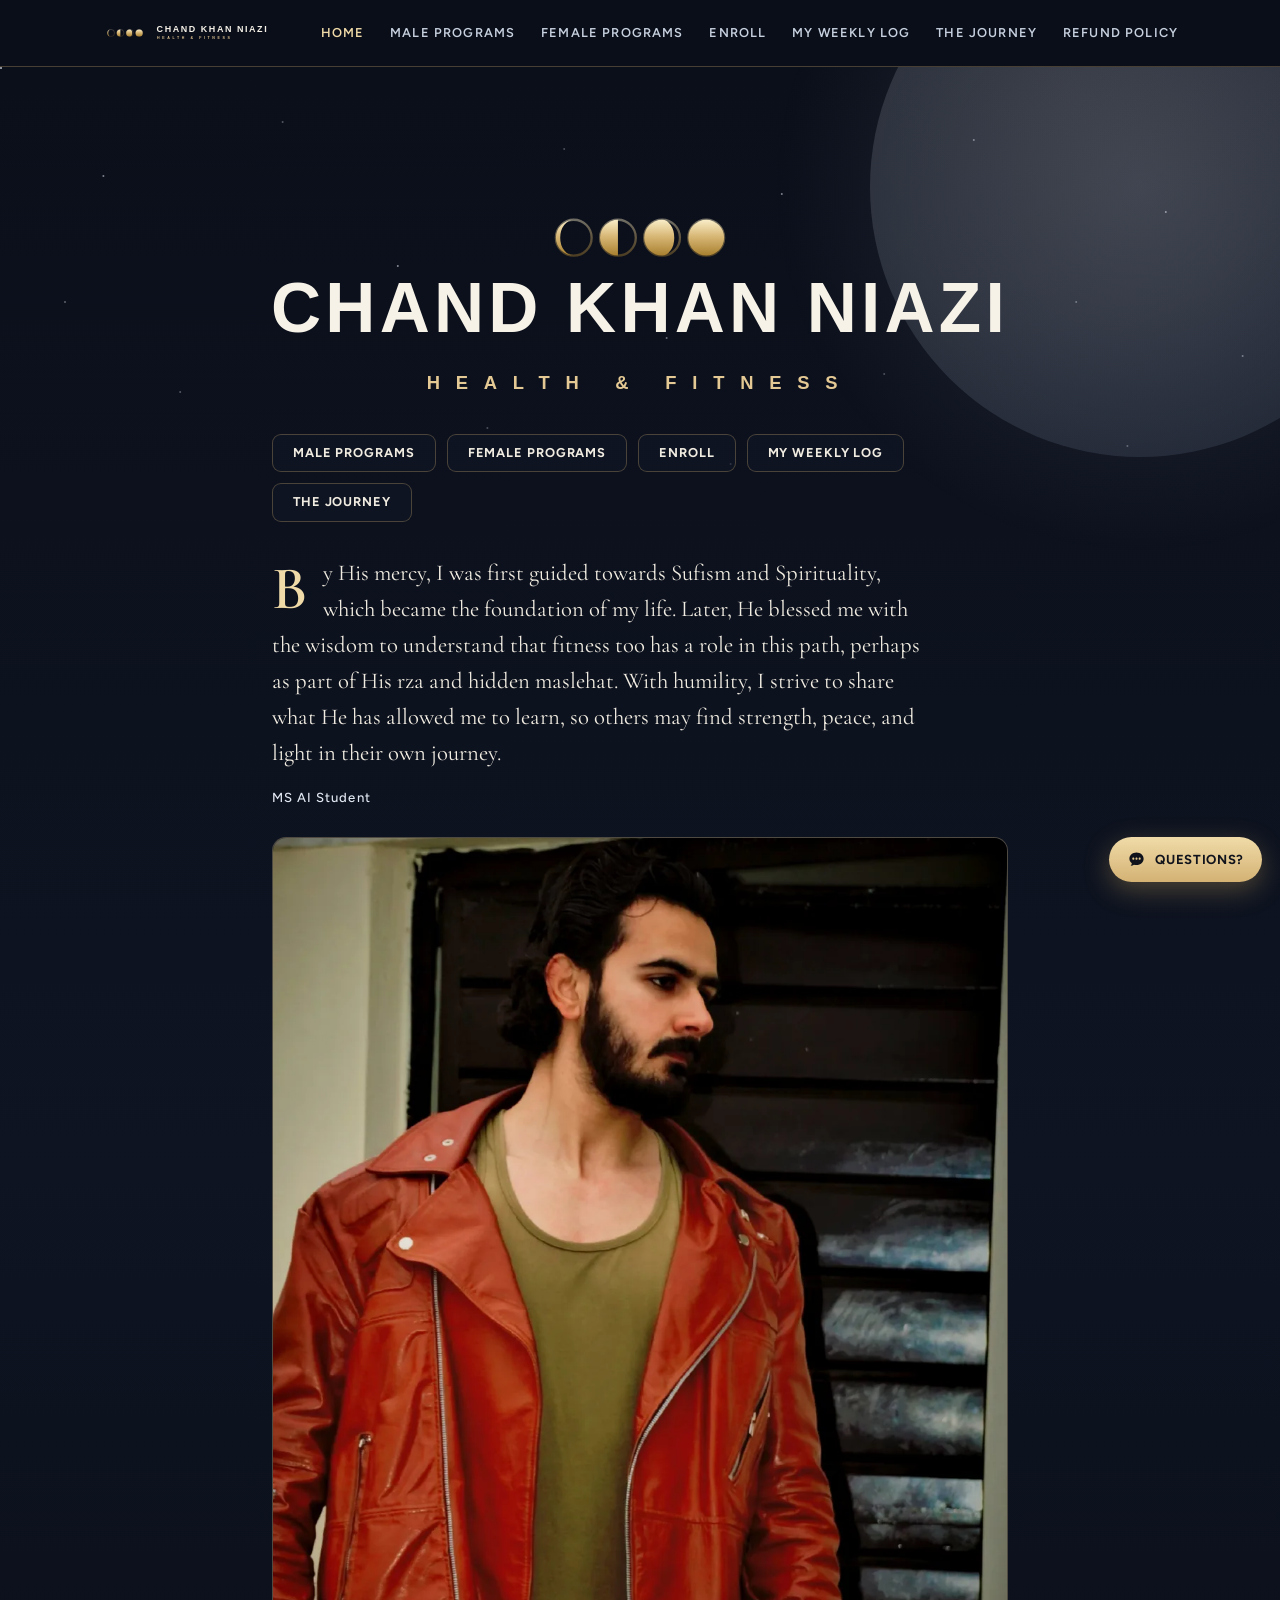
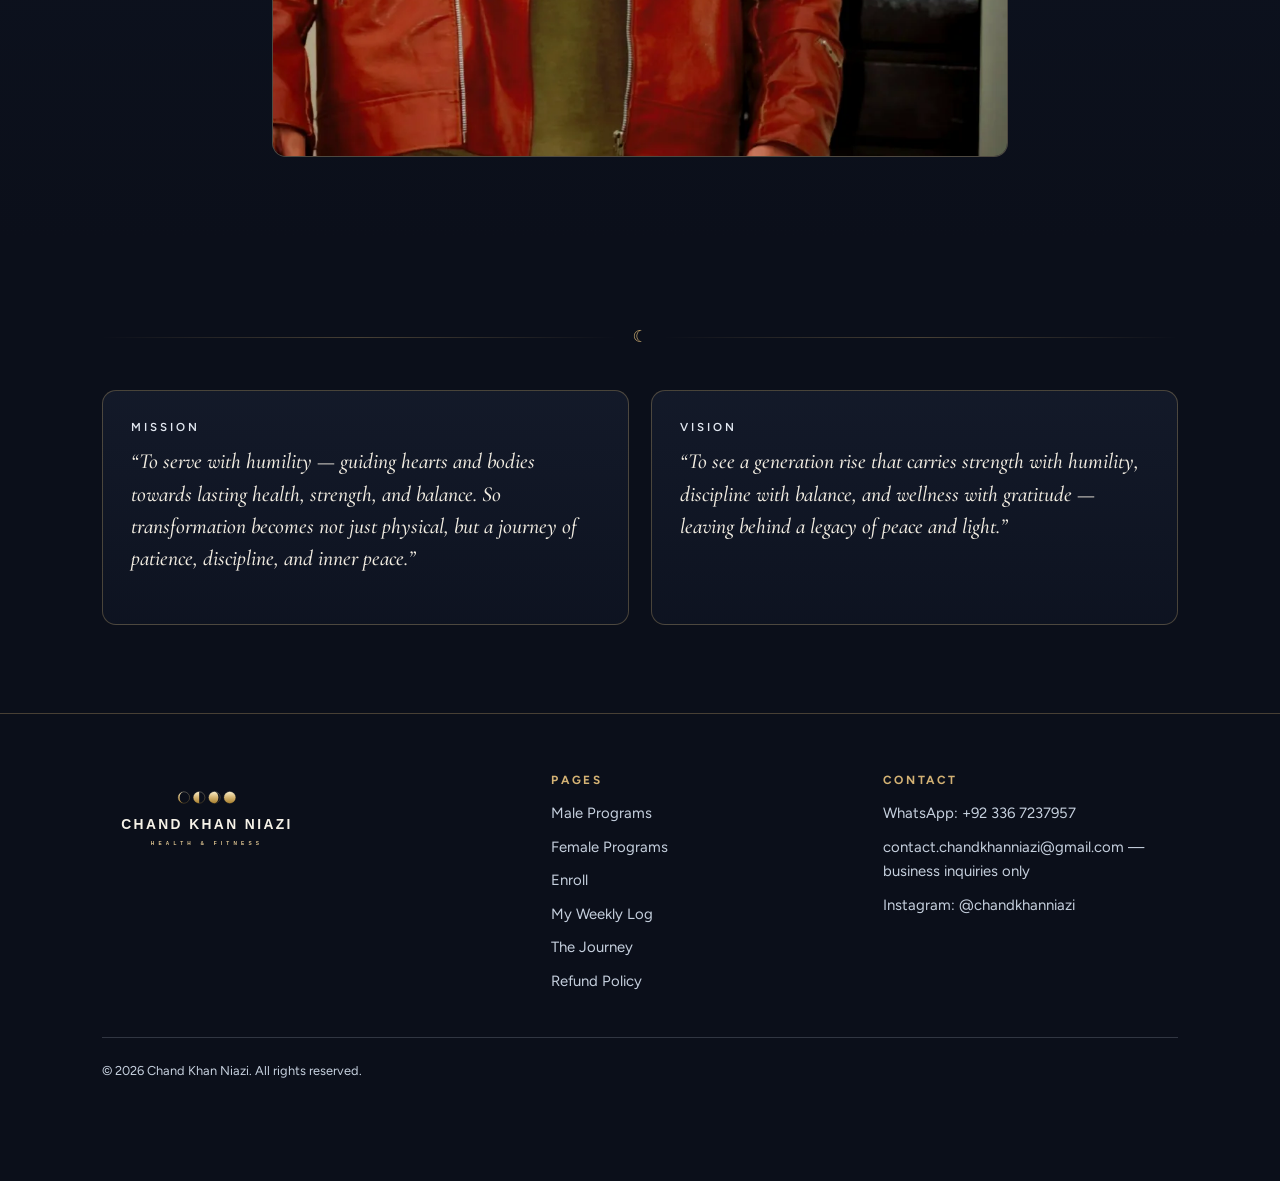
==== commit 95ec9830: "Add files via upload" ====
--- a/index.html
+++ b/index.html
@@ -25,12 +25,12 @@
     <button class="menu-btn" aria-label="Open menu" aria-expanded="false">☰</button>
     <nav class="nav" aria-label="Main">
       <a href="index.html" aria-current="page">Home</a>
-      <a href="journey.html">The Journey</a>
-      <a href="log.html">My Weekly Log</a>
       <a href="programs-male.html">Male Programs</a>
       <a href="programs-female.html">Female Programs</a>
+      <a href="enroll.html">Enroll</a>
+      <a href="log.html">My Weekly Log</a>
+      <a href="journey.html">The Journey</a>
       <a href="refund-policy.html">Refund Policy</a>
-      <a href="enroll.html" class="btn btn-solid">Enroll</a>
     </nav>
   </div>
 </header>
@@ -45,9 +45,9 @@
     <img class="hero-logo" src="logo-hero.svg" alt="Chand Khan Niazi — Health &amp; Fitness" width="700" height="206">
     <h1 class="sr-only">Chand Khan Niazi — Health &amp; Fitness Coaching</h1>
     <nav class="quicklinks rv" aria-label="Sections">
-      <a class="btn btn-ghost" href="enroll.html">Enroll</a>
       <a class="btn btn-ghost" href="programs-male.html">Male Programs</a>
       <a class="btn btn-ghost" href="programs-female.html">Female Programs</a>
+      <a class="btn btn-ghost" href="enroll.html">Enroll</a>
       <a class="btn btn-ghost" href="log.html">My Weekly Log</a>
       <a class="btn btn-ghost" href="journey.html">The Journey</a>
     </nav>
@@ -92,12 +92,14 @@
         <h4>Pages</h4>
         <ul>
         
-        <li><a href="enroll.html">Enroll</a></li>
+        
         <li><a href="programs-male.html">Male Programs</a></li>
         <li><a href="programs-female.html">Female Programs</a></li>
+        <li><a href="enroll.html">Enroll</a></li>
         <li><a href="log.html">My Weekly Log</a></li>
         <li><a href="journey.html">The Journey</a></li>
         <li><a href="refund-policy.html">Refund Policy</a></li>
+      
       
       </ul>
       </div>
